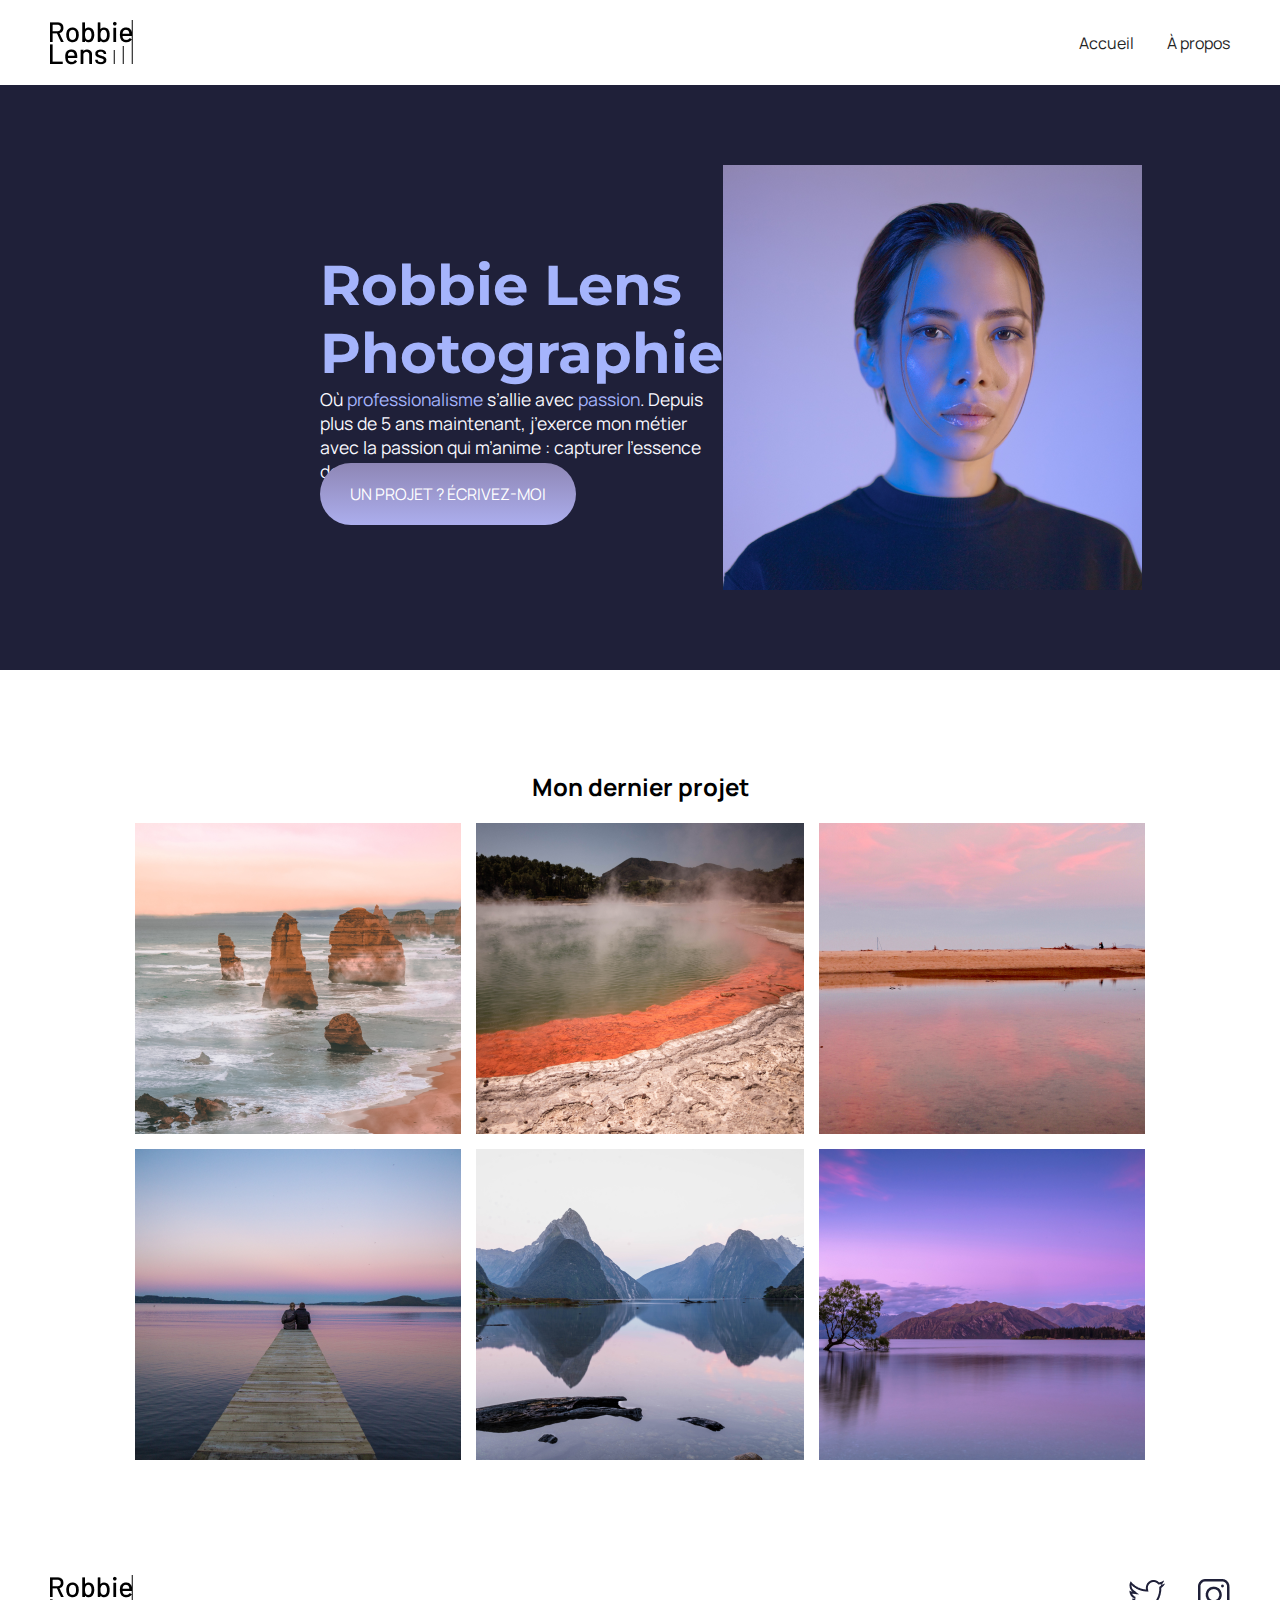
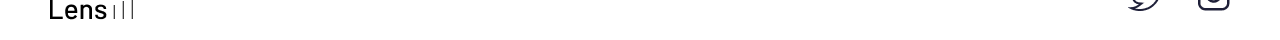
==== index.html @ 1546e45d "Add files via upload" ====
<!DOCTYPE html>
<html lang="fr">

<head>
    <meta charset="utf-8" >
    <title>Accueil - Robbie Lens Photographie</title>
    <link href="style.css" rel="stylesheet" >
    <link rel="preconnect" href="https://fonts.googleapis.com">
    <link rel="preconnect" href="https://fonts.gstatic.com" crossorigin>
    <link href="https://fonts.googleapis.com/css2?family=Manrope&family=Montserrat&display=swap" rel="stylesheet">
</head>

<body>
    <header>
        <nav>
            <img src="images/logo.png" alt="Logo Robbie Lens" >
            <div>
                <a href="index.html">Accueil</a>
                <a href="a-propos.html">À propos</a>
            </div>
        </nav>
    </header>
    <main>
        <section class="accueil-introduction">
            <div>
                <h1>Robbie Lens Photographie</h1>
                <p>
                    Où <em>professionalisme</em> s’allie avec <em>passion</em>. Depuis
                    plus de 5 ans maintenant, j’exerce mon métier avec la passion
                    qui m’anime : capturer l’essence de chaque instant.
                </p>
                <a href="" class="cta">UN PROJET ? ÉCRIVEZ-MOI</a>
            </div>
            <img src="images/robbie-lens.png" alt="Portrait avec effet de la photographe Robbie Lens" >
        </section>
        <section class="acceuil-photos">
            <h2>Mon dernier projet</h2>
                <div>
                    <img src="images/accueil/element-1.png"/>
                    <img src="images/accueil/element-2.png"/>
                    <img src="images/accueil/element-3.png"/>
                </div>
                <div>
                    <img src="images/accueil/element-4.png"/>
                    <img src="images/accueil/element-5.png"/>
                    <img src="images/accueil/element-6.png"/>
                </div>
        </section>
    </main>
    <footer>
        <img src="images/logo.png" alt="Logo Robbie Lens" >
        <div>
            <a target="_blank" href="https://twitter.com/" class="lien-icone">
                <img src="images/twitter.png" alt="Logo Twitter" >
            </a>
            <a target="_blank" href="https://www.instagram.com/" class="lien-icone">
                <img src="images/instagram.png" alt="Logo Instagram" >
            </a>
        </div>
    </footer>
</body>

</html>
---- style.css ----
* {
  margin: 0;
}

body {
  font-family: 'Manrope', sans-serif;
  font-size: 1em;
  background-color: #1f2039;
}

a {
  color: #242424;
  text-decoration: none;
}

em {
  color: #a5b4fc;
  font-style: normal;
}

h1 {
  font-size: 3.5em;
  color: #a5b4fc;
  font-family: 'Montserrat', sans-serif;
}

h2 {
  color: white;
}

p,
li {
  font-size: 1.1em;
  color: #f9f8ff;
}

header,
footer {
  background-color: white;
  padding: 20px 50px;
}

.cta {
  background: linear-gradient(#8e86b5, #acaeed);
  color: white;
  border-radius: 50px;
  padding: 20px 30px;
}

a:hover {
  text-decoration: underline;
}

.cta:hover {
  background: linear-gradient(#696484, #8788ba);
  text-decoration: none;
}

.lien-icone {
  padding-left: 30px;
}

.lien-icone:hover {
  opacity: 0.5;
}

.carre-contenu {
  border-right: 1px solid #8e86b5;
  border-bottom: 1px solid #8e86b5;
  padding: 50px;
}

.carre-contenu h2 {
  margin-top: 30px;
}

.carre-contenu ul {
  margin-top: 30px;
}

section {
  padding: 80px;
}

.a-propos-main {
  width: 50%;
  margin: auto;
}

footer,
nav {
  display: flex;
  flex-direction: row;
  align-items: center;
  justify-content: space-between;
}

nav a {
  margin-left: 30px;
}

.accueil-introduction {
  display: flex;
  flex-direction: row;
  width: 50%;
  align-items: center;
  margin: auto;
}

.acceuil-photos {
  display: flex;
  flex-direction: column;
  align-items: center;
  background-color: white;
}

.acceuil-photos h2 {
  color: black;
  padding: 20px;
}

.acceuil-photos div {
  display: flex;
  flex-wrap: nowrap;
  justify-content: center;
  gap: 15px;
  padding-bottom: 15px;
}
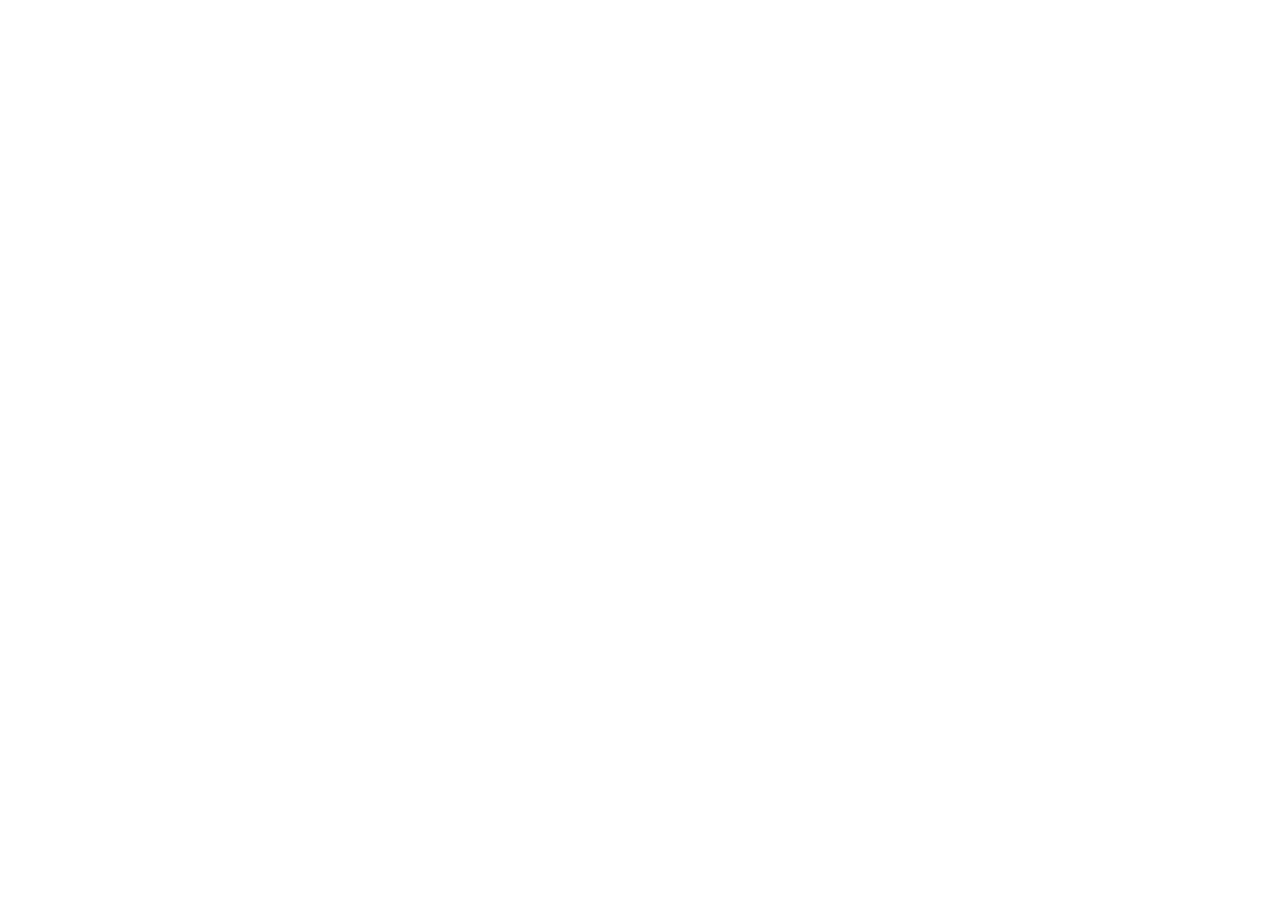
==== commit 14ca2f6d: "Update index.html" ====
--- a/index.html
+++ b/index.html
@@ -3,7 +3,7 @@
 
 <head>
     <meta charset="utf-8" >
-    <title>Accueil - Robbie Lens Photographie</title>
+    <title>Site de Jo>
     <link href="style.css" rel="stylesheet" >
     <link rel="preconnect" href="https://fonts.googleapis.com">
     <link rel="preconnect" href="https://fonts.gstatic.com" crossorigin>
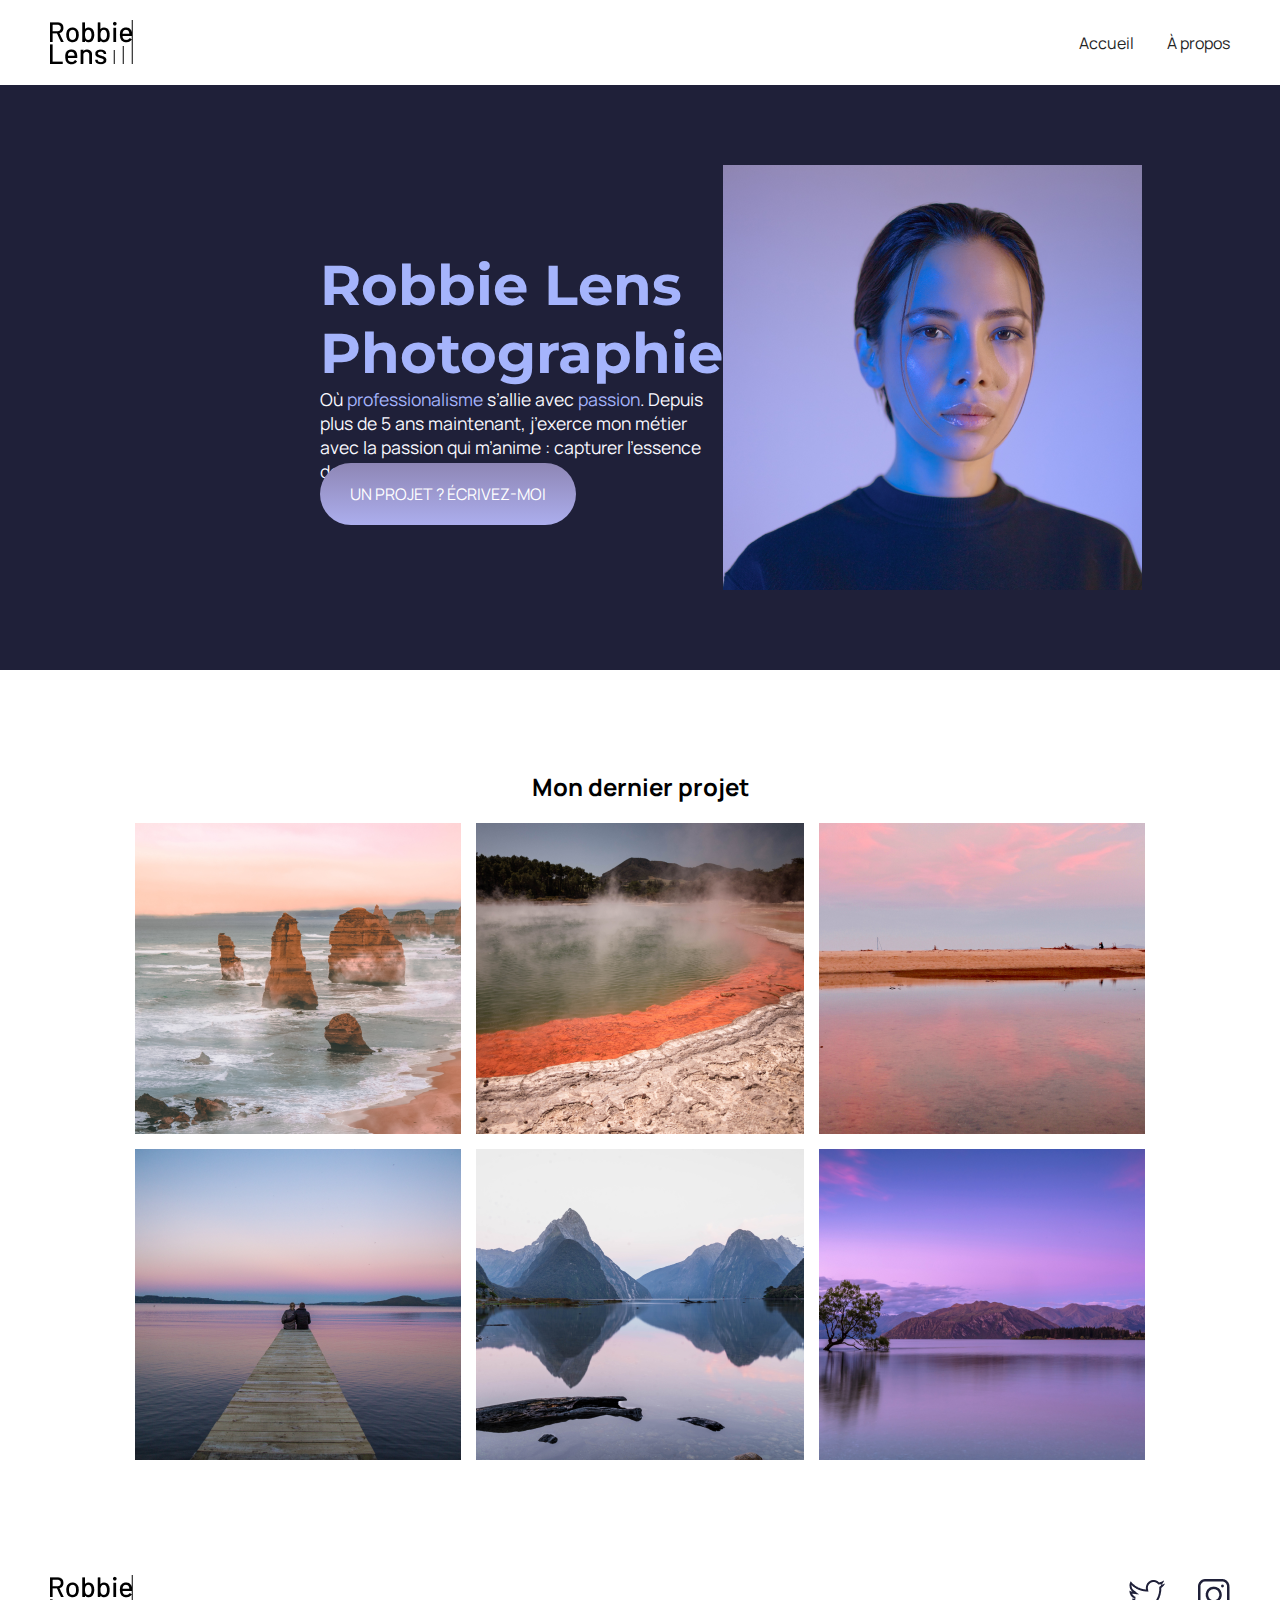
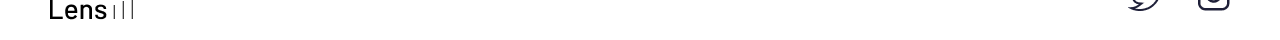
==== commit 46c52f63: "Update index.html" ====
--- a/index.html
+++ b/index.html
@@ -3,7 +3,7 @@
 
 <head>
     <meta charset="utf-8" >
-    <title>Site de Jo>
+    <title>Site de Jo</title>
     <link href="style.css" rel="stylesheet" >
     <link rel="preconnect" href="https://fonts.googleapis.com">
     <link rel="preconnect" href="https://fonts.gstatic.com" crossorigin>
